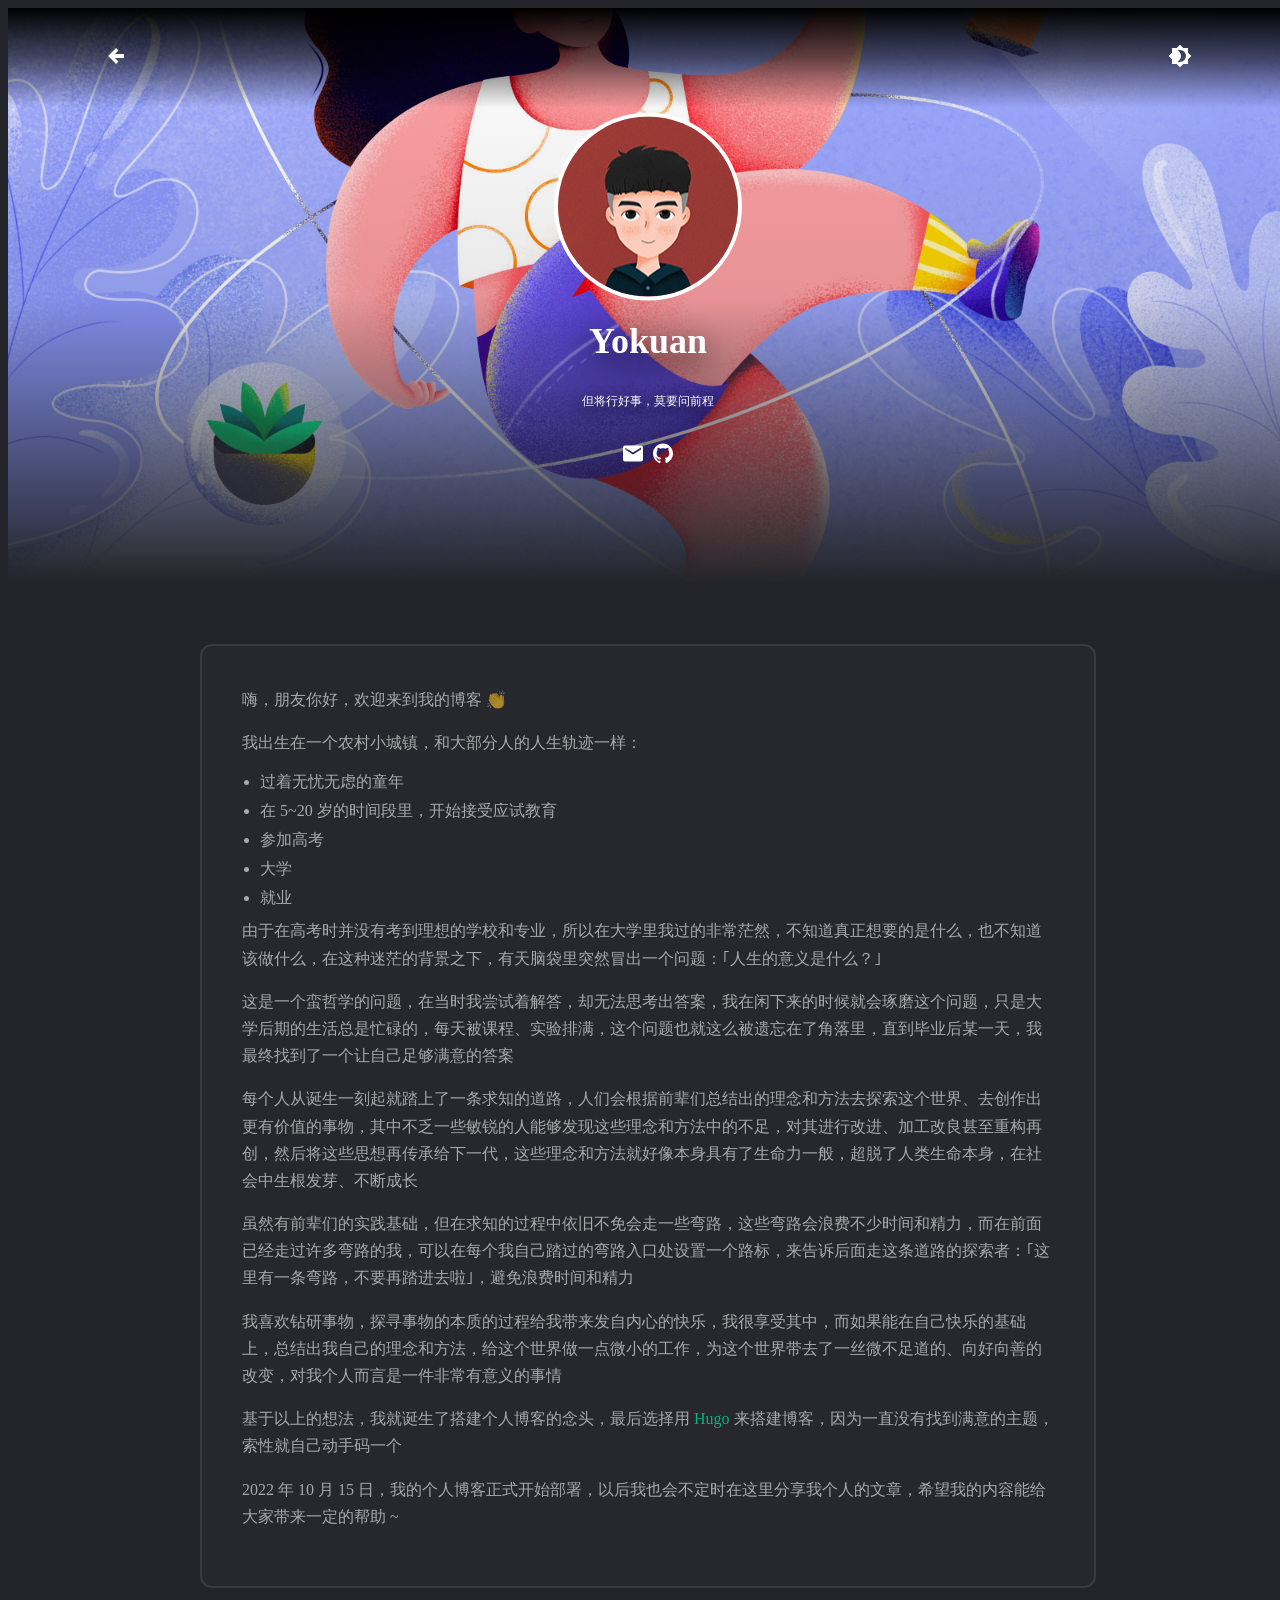
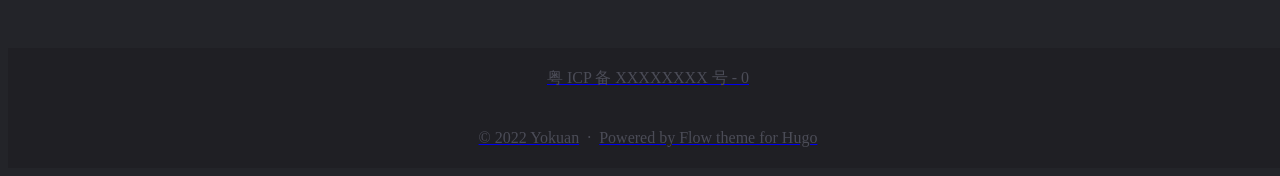
==== about/index.html @ baf0888f "部署博客" ====
<!DOCTYPE html>
<html lang="zh">
<head>
    <meta charset="UTF-8">
    <meta http-equiv="X-UA-Compatible" content="IE=edge">
    <meta name="viewport" content="width=device-width, initial-scale=1.0">
    
    <link rel="stylesheet" type="text/css" href="../css/Dark/general/scrollbar.css">
    <link rel="stylesheet" type="text/css" href="../css/Dark/general/navbar.css">
    <link rel="stylesheet" type="text/css" href="../css/Dark/general/footer.css">
    <link rel="stylesheet" type="text/css" href="../css/Dark/general/markdown.css">
    <link rel="stylesheet" type="text/css" href="../css/Dark/about/about.css">
    
    <title>关于本人</title>
</head>
<body>
    
    
<section class="navbar">
    <div class="container">
        <div class="wrap">
            
            <div class="left">
                
                <a class="return" href="/">
                    <svg style="width:24px;height:24px" viewBox="0 0 24 24">
                        <path fill="#ffffff" d="M20,10V14H11L14.5,17.5L12.08,19.92L4.16,12L12.08,4.08L14.5,6.5L11,10H20Z" />
                    </svg>
                </a>
            </div>
            
            <div class="right">
                
                <a class="theme" href="">
                    <svg style="width:24px;height:24px" viewBox="0 0 24 24">
                        <path fill="#ffffff" d="M12,18C11.11,18 10.26,17.8 9.5,17.45C11.56,16.5 13,14.42 13,12C13,9.58 11.56,7.5 9.5,6.55C10.26,6.2 11.11,6 12,6A6,6 0 0,1 18,12A6,6 0 0,1 12,18M20,8.69V4H15.31L12,0.69L8.69,4H4V8.69L0.69,12L4,15.31V20H8.69L12,23.31L15.31,20H20V15.31L23.31,12L20,8.69Z" />
                    </svg>
                </a>
            </div>
        </div>
    </div>
</section>
    
    <section class="banner">
        <div class="container">
            <div class="wrap">
                <div class="header">
                    
                    <div class="imgBox" style="background-image:url(../img/about/banner.jpeg)">
                        <div class="mask"></div>
                    </div>
                    
                    <div class="msgBox">
                        
                        <div class="author">
                            <img src="../img/about/author/headshot.jpg" alt="...">
                            <h3>Yokuan</h3>
                            <p>但将行好事，莫要问前程</p>
                        </div>
                        
                        <div class="social">
                            
                            <a class="email" href="mailto:Yokuan@email.cn" target="_blank">
                                <img style="width:24px;height:24px" src="../img/about/social/white/email.svg" alt="">
                            </a>
                            
                            <a class="github" href="https://github.com/yokuan" target="_blank">
                                <img style="width:24px;height:24px" src="../img/about/social/white/github.svg" alt="">
                            </a>
                            
                            
                            
                        </div>
                    </div>
                </div>
            </div>
        </div>
    </section>
    
    <section class="content">
        <div class="container">
            <div class="wrap">
                <div class="articleCard">
                    <article class="article">
                        <p>嗨，朋友你好，欢迎来到我的博客 👏</p>
<p>我出生在一个农村小城镇，和大部分人的人生轨迹一样：</p>
<ul>
<li>过着无忧无虑的童年</li>
<li>在 5~20 岁的时间段里，开始接受应试教育</li>
<li>参加高考</li>
<li>大学</li>
<li>就业</li>
</ul>
<p>由于在高考时并没有考到理想的学校和专业，所以在大学里我过的非常茫然，不知道真正想要的是什么，也不知道该做什么，在这种迷茫的背景之下，有天脑袋里突然冒出一个问题：｢人生的意义是什么？｣</p>
<p>这是一个蛮哲学的问题，在当时我尝试着解答，却无法思考出答案，我在闲下来的时候就会琢磨这个问题，只是大学后期的生活总是忙碌的，每天被课程、实验排满，这个问题也就这么被遗忘在了角落里，直到毕业后某一天，我最终找到了一个让自己足够满意的答案</p>
<p>每个人从诞生一刻起就踏上了一条求知的道路，人们会根据前辈们总结出的理念和方法去探索这个世界、去创作出更有价值的事物，其中不乏一些敏锐的人能够发现这些理念和方法中的不足，对其进行改进、加工改良甚至重构再创，然后将这些思想再传承给下一代，这些理念和方法就好像本身具有了生命力一般，超脱了人类生命本身，在社会中生根发芽、不断成长</p>
<p>虽然有前辈们的实践基础，但在求知的过程中依旧不免会走一些弯路，这些弯路会浪费不少时间和精力，而在前面已经走过许多弯路的我，可以在每个我自己踏过的弯路入口处设置一个路标，来告诉后面走这条道路的探索者：｢这里有一条弯路，不要再踏进去啦｣，避免浪费时间和精力</p>
<p>我喜欢钻研事物，探寻事物的本质的过程给我带来发自内心的快乐，我很享受其中，而如果能在自己快乐的基础上，总结出我自己的理念和方法，给这个世界做一点微小的工作，为这个世界带去了一丝微不足道的、向好向善的改变，对我个人而言是一件非常有意义的事情</p>
<p>基于以上的想法，我就诞生了搭建个人博客的念头，最后选择用 <a href="https://gohugo.io/">Hugo</a> 来搭建博客，因为一直没有找到满意的主题，索性就自己动手码一个</p>
<p>2022 年 10 月 15 日，我的个人博客正式开始部署，以后我也会不定时在这里分享我个人的文章，希望我的内容能给大家带来一定的帮助 ~</p>

                    </article>
                </div>
            </div>
        </div>
    </section>
    
    <section class="footer">
    <div class="container">
        <div class="wrap">
            
            <div class="icp">
                <a href="https://beian.miit.gov.cn/#/Integrated/index">
                    <p>粤 ICP 备 XXXXXXXX 号 - 0</p>
                </a>
            </div>
            
            <div class="copyright">
                <a href="/about">
                    <p>© 2022 Yokuan</p>
                </a>
                <p>&ensp;·&ensp;</p>
                <a href="https://github.com/Yokuan/hugo-theme-flow">
                    <p>Powered by Flow theme for Hugo</p>
                </a>
            </div>
        </div>
    </div>
</section>

    <script type="text/javascript" src="/js/general/jquery-3.6.1.min.js"></script>
    <script type="text/javascript" src="/js/general/markdown.js"></script>
</body>
</html>
---- css/Dark/general/scrollbar.css ----
html {
  overflow-y: overlay;
}
html body {
  width: 100%;
  background-color: rgb(35, 36, 41);
}

::-webkit-scrollbar {
  width: 20px;
  height: 20px;
  background: rgba(255, 255, 255, 0);
}

::-webkit-scrollbar-thumb {
  border-radius: 12px;
  border: 6px solid rgba(0, 0, 0, 0);
  -webkit-box-shadow: 10px 10px 0 rgba(0, 0, 0, 0.3) inset;
          box-shadow: 10px 10px 0 rgba(0, 0, 0, 0.3) inset;
}

::-webkit-scrollbar-thumb:hover {
  -webkit-box-shadow: 10px 10px 0 rgba(0, 0, 0, 0.6) inset;
          box-shadow: 10px 10px 0 rgba(0, 0, 0, 0.6) inset;
}
---- css/Dark/general/navbar.css ----
@charset "UTF-8";
/* -------------------- 导航栏 -------------------- */
.navbar {
  height: 0px;
  position: sticky; /* 定位 */
  /* top: 0px; */
  z-index: 999;
}
.navbar .container {
  height: 100px;
  background-image: -webkit-gradient(linear, left top, left bottom, from(rgb(0, 0, 0)), color-stop(rgba(0, 0, 0, 0.6)), to(transparent));
  background-image: linear-gradient(to bottom, rgb(0, 0, 0), rgba(0, 0, 0, 0.6), transparent);
  width: 100%;
  -webkit-box-shadow: 5px 5px 10px rgba(163, 163, 163, 0);
          box-shadow: 5px 5px 10px rgba(163, 163, 163, 0);
  display: -webkit-box;
  display: -ms-flexbox;
  display: flex; /* flex 布局 */
  -webkit-box-pack: center;
      -ms-flex-pack: center;
          justify-content: center; /* 内容水平居中 */
  -webkit-box-align: center;
      -ms-flex-align: center;
          align-items: center; /* 内容垂直居中 */
}
.navbar .container .wrap {
  width: 85%;
  display: -webkit-box;
  display: -ms-flexbox;
  display: flex; /* flex 布局 */
  -webkit-box-pack: justify;
      -ms-flex-pack: justify;
          justify-content: space-between; /* 两端对齐 */
}
.navbar .container .left {
  display: -webkit-box;
  display: -ms-flexbox;
  display: flex; /* flex 布局 */
  -webkit-box-align: center;
      -ms-flex-align: center;
          align-items: center; /* 内容垂直居中 */
}
.navbar .container .right {
  display: -webkit-box;
  display: -ms-flexbox;
  display: flex; /* flex 布局 */
  -webkit-box-align: center;
      -ms-flex-align: center;
          align-items: center; /* 内容垂直居中 */
  -webkit-column-gap: 20px;
     -moz-column-gap: 20px;
          column-gap: 20px;
}
---- css/Dark/general/footer.css ----
@charset "UTF-8";
@media screen and (min-width: 1024px) {
  .footer .container {
    width: 100%;
    height: 120px;
    background: rgb(31, 31, 36);
    /* 布局 */
    display: -webkit-box;
    display: -ms-flexbox;
    display: flex; /* flex 布局 */
    -webkit-box-pack: center;
        -ms-flex-pack: center;
            justify-content: center; /* 内容水平居中 */
    -webkit-box-align: center;
        -ms-flex-align: center;
            align-items: center; /* 内容垂直居中 */
  }
  .footer .container .wrap {
    width: 80%;
    display: -webkit-box;
    display: -ms-flexbox;
    display: flex; /* flex 布局 */
    -webkit-box-orient: vertical;
    -webkit-box-direction: normal;
        -ms-flex-direction: column;
            flex-direction: column; /* 主轴方向：垂直 */
  }
  .footer .container .wrap .icp {
    display: -webkit-box;
    display: -ms-flexbox;
    display: flex;
    -webkit-box-pack: center;
        -ms-flex-pack: center;
            justify-content: center; /* 内容水平居中 */
    white-space: nowrap; /* 强制不换行 */
  }
  .footer .container .wrap .icp a p {
    padding: 4px 0px;
    text-align: center;
    color: rgb(75, 76, 87);
    -webkit-transition: all 0.25s linear;
    transition: all 0.25s linear;
    font-size: 1em;
  }
  .footer .container .wrap .icp a p:hover {
    color: rgb(117, 119, 134);
  }
  .footer .container .wrap .copyright {
    display: -webkit-box;
    display: -ms-flexbox;
    display: flex;
    -webkit-box-pack: center;
        -ms-flex-pack: center;
            justify-content: center; /* 内容水平居中 */
    -webkit-box-align: center;
        -ms-flex-align: center;
            align-items: center; /* 内容垂直居中 */
    white-space: nowrap; /* 强制不换行 */
  }
  .footer .container .wrap .copyright a p {
    padding: 4px 0px;
    text-align: center;
    color: rgb(75, 76, 87);
    -webkit-transition: all 0.25s linear;
    transition: all 0.25s linear;
    font-size: 1em;
  }
  .footer .container .wrap .copyright a p:hover {
    color: rgb(117, 119, 134);
  }
  .footer .container .wrap .copyright p {
    color: rgb(75, 76, 87);
  }
}
@media screen and (min-width: 767px) and (max-width: 1023px) {
  .footer .container {
    width: 100%;
    height: 120px;
    background: rgb(31, 31, 36);
    /* 布局 */
    display: -webkit-box;
    display: -ms-flexbox;
    display: flex; /* flex 布局 */
    -webkit-box-pack: center;
        -ms-flex-pack: center;
            justify-content: center; /* 内容水平居中 */
    -webkit-box-align: center;
        -ms-flex-align: center;
            align-items: center; /* 内容垂直居中 */
  }
  .footer .container .wrap {
    width: 80%;
    display: -webkit-box;
    display: -ms-flexbox;
    display: flex; /* flex 布局 */
    -webkit-box-orient: vertical;
    -webkit-box-direction: normal;
        -ms-flex-direction: column;
            flex-direction: column; /* 主轴方向：垂直 */
  }
  .footer .container .wrap .icp {
    display: -webkit-box;
    display: -ms-flexbox;
    display: flex;
    -webkit-box-pack: center;
        -ms-flex-pack: center;
            justify-content: center; /* 内容水平居中 */
    white-space: nowrap; /* 强制不换行 */
  }
  .footer .container .wrap .icp a p {
    padding: 4px 0px;
    text-align: center;
    color: rgb(75, 76, 87);
    -webkit-transition: all 0.25s linear;
    transition: all 0.25s linear;
    font-size: 0.8em;
  }
  .footer .container .wrap .icp a p:hover {
    color: rgb(117, 119, 134);
  }
  .footer .container .wrap .copyright {
    display: -webkit-box;
    display: -ms-flexbox;
    display: flex;
    -webkit-box-pack: center;
        -ms-flex-pack: center;
            justify-content: center; /* 内容水平居中 */
    white-space: nowrap; /* 强制不换行 */
  }
  .footer .container .wrap .copyright a p {
    padding: 4px 0px;
    text-align: center;
    color: rgb(75, 76, 87);
    -webkit-transition: all 0.25s linear;
    transition: all 0.25s linear;
    font-size: 0.8em;
  }
  .footer .container .wrap .copyright a p:hover {
    color: rgb(117, 119, 134);
  }
  .footer .container .wrap .copyright p {
    color: rgb(75, 76, 87);
  }
}
@media screen and (min-width: 0px) and (max-width: 768px) {
  .footer .container {
    width: 100%;
    height: 120px;
    background: rgb(31, 31, 36);
    /* 布局 */
    display: -webkit-box;
    display: -ms-flexbox;
    display: flex; /* flex 布局 */
    -webkit-box-pack: center;
        -ms-flex-pack: center;
            justify-content: center; /* 内容水平居中 */
    -webkit-box-align: center;
        -ms-flex-align: center;
            align-items: center; /* 内容垂直居中 */
  }
  .footer .container .wrap {
    width: 80%;
    display: -webkit-box;
    display: -ms-flexbox;
    display: flex; /* flex 布局 */
    -webkit-box-orient: vertical;
    -webkit-box-direction: normal;
        -ms-flex-direction: column;
            flex-direction: column; /* 主轴方向：垂直 */
  }
  .footer .container .wrap .icp {
    display: -webkit-box;
    display: -ms-flexbox;
    display: flex;
    -webkit-box-pack: center;
        -ms-flex-pack: center;
            justify-content: center; /* 内容水平居中 */
    white-space: nowrap; /* 强制不换行 */
  }
  .footer .container .wrap .icp a p {
    padding: 4px 0px;
    text-align: center;
    color: rgb(75, 76, 87);
    -webkit-transition: all 0.25s linear;
    transition: all 0.25s linear;
    font-size: 0.4em;
  }
  .footer .container .wrap .icp a p:hover {
    color: rgb(117, 119, 134);
  }
  .footer .container .wrap .copyright {
    display: -webkit-box;
    display: -ms-flexbox;
    display: flex;
    -webkit-box-pack: center;
        -ms-flex-pack: center;
            justify-content: center; /* 内容水平居中 */
    white-space: nowrap; /* 强制不换行 */
  }
  .footer .container .wrap .copyright a p {
    padding: 4px 0px;
    text-align: center;
    color: rgb(75, 76, 87);
    -webkit-transition: all 0.25s linear;
    transition: all 0.25s linear;
    font-size: 0.4em;
  }
  .footer .container .wrap .copyright a p:hover {
    color: rgb(117, 119, 134);
  }
  .footer .container .wrap .copyright p {
    color: rgb(75, 76, 87);
  }
}
---- css/Dark/general/markdown.css ----
@charset "UTF-8";
.article {
  /* 有序列表 */
  /* 引用 */
  /* 分隔符 */
  /* 表格 */
  /*图片*/
  /*代码块*/
  /* 代码复制按钮，搭配 copy-code.js 使用 */
}
.article h1 {
  font-size: 2.2em;
  color: rgba(255, 255, 255, 0.9);
  font-weight: 700;
  line-height: 1.5;
  margin: 20px 0 15px;
}
.article h2 {
  font-size: 2em;
  color: rgba(255, 255, 255, 0.9);
  font-weight: 700;
  line-height: 1.5;
  margin: 20px 0 15px;
}
.article h3 {
  font-size: 1.8em;
  color: rgba(255, 255, 255, 0.9);
  font-weight: 700;
  line-height: 1.5;
  margin: 20px 0 15px;
}
.article h4 {
  font-size: 1.6em;
  color: rgba(255, 255, 255, 0.9);
  font-weight: 700;
  line-height: 1.5;
  margin: 20px 0 15px;
}
.article h5 {
  font-size: 1.4em;
  color: rgba(255, 255, 255, 0.9);
  font-weight: 700;
  line-height: 1.5;
  margin: 20px 0 15px;
}
.article h6 {
  font-size: 1.2em;
  color: rgba(255, 255, 255, 0.9);
  font-weight: 700;
  line-height: 1.5;
  margin: 20px 0 15px;
}
.article p {
  color: rgba(255, 255, 255, 0.6);
  line-height: 1.7rem;
  margin: 0 0 16px;
  font-family: "Hiragino Sans GB";
  /* 行代码 */
}
.article p a {
  color: #09b27d;
  text-decoration: none;
  -webkit-transition-duration: 0.25s;
          transition-duration: 0.25s;
}
.article p a:hover {
  color: #09b27d;
  border-bottom: 1.75px solid #09b27d;
}
.article p code {
  font-weight: 550;
  font-size: 1em;
  padding: 2px 4px;
  color: #09b27d;
  background: rgba(255, 255, 255, 0.2);
  border-radius: 4px;
}
.article ul {
  display: -webkit-box;
  display: -ms-flexbox;
  display: flex;
  row-gap: 8px;
  -webkit-box-orient: vertical;
  -webkit-box-direction: normal;
      -ms-flex-direction: column;
          flex-direction: column; /* 主轴方向：垂直 */
  margin: 8px 0px;
  padding: 0px 0px 0px 18px;
  /* 无序列表 */
}
.article ul li {
  list-style-type: disc;
  color: rgba(255, 255, 255, 0.6);
  /* 复选框 */
}
.article ul li p {
  margin: 0;
  color: rgba(255, 255, 255, 0.6);
}
.article ul li input {
  -webkit-appearance: none; /*去除复选框的默认样式*/
  -moz-appearance: none;
  outline: none; /*去除默认外边框*/
  width: 1.5em;
  height: 1.5em;
  border: solid 2px #cdcdcd;
  background-color: rgba(9, 178, 125, 0);
  border-radius: 50%;
  position: relative;
  /*文字对齐方式，垂直居中*/
  display: inline-block;
  text-align: center; /*水平居中*/
  -webkit-transition: background-color ease 0.1s;
  transition: background-color ease 0.1s;
}
.article ul li input:checked {
  -webkit-appearance: none;
  -moz-appearance: none;
  outline: none;
  width: 1.5em;
  height: 1.5em;
  border: solid 2px #09b27d;
  background-color: #09b27d;
  border-radius: 50%;
  position: relative;
  /*文字对齐方式，垂直居中*/
  display: inline-block;
  text-align: center; /*水平居中*/
  -webkit-transition: background-color ease 0.1s;
  transition: background-color ease 0.1s;
}
.article ul li input:checked::before {
  content: "✓";
  color: rgb(255, 255, 255);
  font-size: 0.6rem;
  line-height: 0.2rem;
}
.article ul li::marker {
  padding-left: 15px;
}
.article ul li[style="list-style-type: none;"] {
  display: -webkit-box;
  display: -ms-flexbox;
  display: flex;
  -webkit-box-align: center;
      -ms-flex-align: center;
          align-items: center;
  -webkit-column-gap: 6px;
     -moz-column-gap: 6px;
          column-gap: 6px;
}
.article ol {
  margin: 8px 0px;
  padding: 0px 0px 0px 18px;
  display: -webkit-box;
  display: -ms-flexbox;
  display: flex;
  row-gap: 8px;
  -webkit-box-orient: vertical;
  -webkit-box-direction: normal;
      -ms-flex-direction: column;
          flex-direction: column; /* 主轴方向：垂直 */
}
.article ol li {
  color: rgba(255, 255, 255, 0.6);
}
.article blockquote {
  display: block;
  padding: 0px 0px 0px 18px;
  margin: 8px 0px;
  position: relative;
  color: rgba(255, 255, 255, 0.6);
  border-left: 4px solid rgba(255, 255, 255, 0.7);
}
.article blockquote p {
  margin: 0px 0px;
  padding: 3px 0px;
}
.article hr {
  border: 0;
  margin: 18px 0px;
  background: rgba(255, 255, 255, 0.6);
  border: 0;
  /* 兼容 Firefox */
  height: 1px;
}
.article table {
  width: 100%;
  border-top: 1.8px solid rgba(255, 255, 255, 0.2);
  border-left: 1.8px solid rgba(255, 255, 255, 0.2);
  border-spacing: 0px; /* 去掉单元格之间的间隙 */
  white-space: nowrap; /*强制不换行*/
  text-align: left;
}
.article table thead > tr > th {
  color: rgba(255, 255, 255, 0.8);
  padding: 10px;
  border-bottom: 2px solid rgba(255, 255, 255, 0.2);
  border-right: 1.8px solid rgba(255, 255, 255, 0.2);
  background: rgba(255, 255, 255, 0.1);
}
.article table tbody > tr > td {
  color: rgba(255, 255, 255, 0.6);
  padding: 10px;
  border-bottom: 1.8px solid rgba(255, 255, 255, 0.2);
  border-right: 1.8px solid rgba(255, 255, 255, 0.2);
}
.article img {
  width: 100%;
  border-radius: 8px;
}
.article .highlight {
  position: relative;
  border-style: solid;
  /* 边框宽度、圆角、颜色 */
  border-width: 1px;
  border-radius: 6px;
  border-color: rgba(255, 255, 255, 0.3);
}
.article .highlight div {
  border-radius: 6px;
  overflow-x: auto; /* 代码框横向超出截断，并显示滚动条 */
  padding: 16px;
  /* 解决 span 过长导致代码块溢出问题 */
}
.article .highlight div table tbody tr td:nth-child(1) pre code > span {
  margin: 0px;
}
.article .highlight div table tbody tr td:nth-child(2) pre {
  padding-left: 8px;
}
.article .highlight div table tbody tr td:nth-child(2) pre code > span {
  margin: 0px;
  width: 0px;
  /* background-color:#f8f8f8 !important; */
}
.article .highlight-copy-btn {
  position: absolute;
  top: 7px;
  right: 7px;
  border: 0;
  border-radius: 4px;
  padding: 1px;
  font-size: 0.8em;
  line-height: 1.8;
  color: #fff;
  background-color: rgba(255, 255, 255, 0.2);
  min-width: 55px;
  text-align: center;
}
.article .highlight-copy-btn:hover {
  background-color: rgba(255, 255, 255, 0.3);
}
---- css/Dark/about/about.css ----
@charset "UTF-8";
@media screen and (min-width: 1024px) {
  /* -------------------- Banner -------------------- */
  .banner .container {
    width: 100%;
    /* 布局 */
    display: -webkit-box;
    display: -ms-flexbox;
    display: flex; /* flex 布局 */
    -webkit-box-pack: center;
        -ms-flex-pack: center;
            justify-content: center; /* 内容水平居中 */
    -webkit-box-align: center;
        -ms-flex-align: center;
            align-items: center; /* 内容垂直居中 */
    -webkit-box-orient: vertical;
    -webkit-box-direction: normal;
        -ms-flex-direction: column;
            flex-direction: column; /* 主轴方向：垂直 */
  }
  .banner .container .wrap {
    width: 100%;
    background: rgb(35, 36, 41);
  }
  .banner .container .wrap .header {
    position: relative;
  }
  .banner .container .wrap .header .imgBox {
    width: 100%;
    height: 0px;
    padding-bottom: 45%; /* 控制比例 16:9 -> 56.25%, 4:3 -> 75%  */
    position: relative;
    overflow: hidden;
    /* 后面 5 句就是利用了 css3 中的 background-size:cover 的特性，把背景图像扩展至足够大，以使背景图像完全覆盖背景区域 */
    background-position: center center;
    background-repeat: no-repeat;
    background-size: cover;
  }
  .banner .container .wrap .header .imgBox .mask {
    background-image: -webkit-gradient(linear, left bottom, left top, from(rgb(35, 36, 41)), color-stop(rgba(35, 36, 41, 0.1)), to(transparent));
    background-image: linear-gradient(to top, rgb(35, 36, 41), rgba(35, 36, 41, 0.1), transparent);
    height: 100%;
    width: 100%;
    position: absolute;
    z-index: 1;
  }
  .banner .container .wrap .header .msgBox {
    position: absolute;
    left: 50%;
    top: 50%;
    -webkit-transform: translate(-50%, -50%);
            transform: translate(-50%, -50%); /* 50%为自身尺寸的一半 */
    z-index: 2;
  }
  .banner .container .wrap .header .msgBox .author {
    margin: 10px 0px;
    display: -webkit-box;
    display: -ms-flexbox;
    display: flex;
    -webkit-box-pack: center;
        -ms-flex-pack: center;
            justify-content: center; /* 内容水平居中 */
    -webkit-box-align: center;
        -ms-flex-align: center;
            align-items: center; /* 内容垂直居中 */
    -webkit-box-orient: vertical;
    -webkit-box-direction: normal;
        -ms-flex-direction: column;
            flex-direction: column; /* 主轴方向：垂直 */
  }
  .banner .container .wrap .header .msgBox .author img {
    width: 180px;
    height: 180px;
    border: 4px solid rgb(255, 255, 255);
    border-radius: 50%;
  }
  .banner .container .wrap .header .msgBox .author h3 {
    font-size: 36px;
    text-shadow: 0px 8px 32px rgb(0, 0, 0);
    color: rgb(255, 255, 255);
    margin: 20px 0px;
    line-height: 40px;
  }
  .banner .container .wrap .header .msgBox .author p {
    font-size: 12px;
    text-shadow: 0px 4px 16px rgb(0, 0, 0);
    color: rgb(255, 255, 255);
  }
  .banner .container .wrap .header .msgBox .social {
    margin: 20px 0px;
    display: -webkit-box;
    display: -ms-flexbox;
    display: flex;
    -webkit-box-pack: center;
        -ms-flex-pack: center;
            justify-content: center; /* 内容水平居中 */
    -webkit-box-align: center;
        -ms-flex-align: center;
            align-items: center; /* 内容垂直居中 */
    -webkit-column-gap: 6px;
       -moz-column-gap: 6px;
            column-gap: 6px;
  }
  /* --------------------内容-------------------- */
  .content {
    padding: 0px 0px;
  }
  .content .container {
    width: 100%;
    /* 布局 */
    display: -webkit-box;
    display: -ms-flexbox;
    display: flex; /* flex 布局 */
    -webkit-box-pack: center;
        -ms-flex-pack: center;
            justify-content: center; /* 内容水平居中 */
    -webkit-box-align: center;
        -ms-flex-align: center;
            align-items: center; /* 内容垂直居中 */
    -webkit-box-orient: vertical;
    -webkit-box-direction: normal;
        -ms-flex-direction: column;
            flex-direction: column; /* 主轴方向：垂直 */
  }
  .content .container .wrap {
    width: 70%;
    max-width: 2048px;
    display: -webkit-box;
    display: -ms-flexbox;
    display: flex;
    -webkit-box-pack: center;
        -ms-flex-pack: center;
            justify-content: center; /* 内容水平居中 */
    gap: 20px 20px;
    margin: 60px auto 60px auto;
  }
  .content .container .wrap .articleCard {
    width: 100%;
    height: auto;
    display: grid;
    background: rgb(39, 40, 46); /* 背景 */
    border-width: 2px;
    border-style: solid;
    border-radius: 12px; /* 圆角 */
    border-color: rgb(58, 59, 68);
    padding: 40px;
    -webkit-box-sizing: border-box;
            box-sizing: border-box;
  }
}
@media screen and (min-width: 767px) and (max-width: 1023px) {
  /* -------------------- Banner -------------------- */
  .banner .container {
    width: 100%;
    /* 布局 */
    display: -webkit-box;
    display: -ms-flexbox;
    display: flex; /* flex 布局 */
    -webkit-box-pack: center;
        -ms-flex-pack: center;
            justify-content: center; /* 内容水平居中 */
    -webkit-box-align: center;
        -ms-flex-align: center;
            align-items: center; /* 内容垂直居中 */
    -webkit-box-orient: vertical;
    -webkit-box-direction: normal;
        -ms-flex-direction: column;
            flex-direction: column; /* 主轴方向：垂直 */
  }
  .banner .container .wrap {
    width: 100%;
    background: rgb(35, 36, 41);
  }
  .banner .container .wrap .header {
    position: relative;
  }
  .banner .container .wrap .header .imgBox {
    width: 100%;
    height: 0px;
    padding-bottom: 60%; /* 控制比例 16:9 -> 56.25%, 4:3 -> 75%  */
    position: relative;
    overflow: hidden;
    /* 后面 5 句就是利用了 css3 中的 background-size:cover 的特性，把背景图像扩展至足够大，以使背景图像完全覆盖背景区域 */
    background-position: center center;
    background-repeat: no-repeat;
    background-size: cover;
  }
  .banner .container .wrap .header .imgBox .mask {
    background-image: -webkit-gradient(linear, left bottom, left top, from(rgb(35, 36, 41)), color-stop(rgba(35, 36, 41, 0.1)), to(transparent));
    background-image: linear-gradient(to top, rgb(35, 36, 41), rgba(35, 36, 41, 0.1), transparent);
    height: 100%;
    width: 100%;
    position: absolute;
    z-index: 1;
  }
  .banner .container .wrap .header .msgBox {
    position: absolute;
    left: 50%;
    top: 50%;
    -webkit-transform: translate(-50%, -50%);
            transform: translate(-50%, -50%); /* 50%为自身尺寸的一半 */
    z-index: 2;
  }
  .banner .container .wrap .header .msgBox .author {
    margin: 10px 0px;
    display: -webkit-box;
    display: -ms-flexbox;
    display: flex;
    -webkit-box-pack: center;
        -ms-flex-pack: center;
            justify-content: center; /* 内容水平居中 */
    -webkit-box-align: center;
        -ms-flex-align: center;
            align-items: center; /* 内容垂直居中 */
    -webkit-box-orient: vertical;
    -webkit-box-direction: normal;
        -ms-flex-direction: column;
            flex-direction: column; /* 主轴方向：垂直 */
  }
  .banner .container .wrap .header .msgBox .author img {
    width: 100px;
    height: 100px;
    border: 4px solid rgb(255, 255, 255);
    border-radius: 50%;
  }
  .banner .container .wrap .header .msgBox .author h3 {
    font-size: 36px;
    text-shadow: 0px 8px 32px rgb(0, 0, 0);
    color: rgb(255, 255, 255);
    margin: 20px 0px;
    line-height: 40px;
  }
  .banner .container .wrap .header .msgBox .author p {
    font-size: 12px;
    text-shadow: 0px 4px 16px rgb(0, 0, 0);
    color: rgb(255, 255, 255);
  }
  .banner .container .wrap .header .msgBox .social {
    margin: 20px 0px;
    display: -webkit-box;
    display: -ms-flexbox;
    display: flex;
    -webkit-box-pack: center;
        -ms-flex-pack: center;
            justify-content: center; /* 内容水平居中 */
    -webkit-box-align: center;
        -ms-flex-align: center;
            align-items: center; /* 内容垂直居中 */
    -webkit-column-gap: 6px;
       -moz-column-gap: 6px;
            column-gap: 6px;
  }
  /* --------------------内容-------------------- */
  .content {
    padding: 0px 0px;
  }
  .content .container {
    width: 100%;
    /* 布局 */
    display: -webkit-box;
    display: -ms-flexbox;
    display: flex; /* flex 布局 */
    -webkit-box-pack: center;
        -ms-flex-pack: center;
            justify-content: center; /* 内容水平居中 */
    -webkit-box-align: center;
        -ms-flex-align: center;
            align-items: center; /* 内容垂直居中 */
    -webkit-box-orient: vertical;
    -webkit-box-direction: normal;
        -ms-flex-direction: column;
            flex-direction: column; /* 主轴方向：垂直 */
  }
  .content .container .wrap {
    width: 80%;
    max-width: 2048px;
    display: -webkit-box;
    display: -ms-flexbox;
    display: flex;
    -webkit-box-pack: center;
        -ms-flex-pack: center;
            justify-content: center; /* 内容水平居中 */
    gap: 20px 20px;
    margin: 40px auto 40px auto;
  }
  .content .container .wrap .articleCard {
    width: 100%;
    height: auto;
    display: grid;
    background: rgb(39, 40, 46); /* 背景 */
    border-width: 2px;
    border-style: solid;
    border-radius: 12px; /* 圆角 */
    border-color: rgb(58, 59, 68);
    padding: 35px;
    -webkit-box-sizing: border-box;
            box-sizing: border-box;
  }
}
@media screen and (min-width: 0px) and (max-width: 768px) {
  /* -------------------- Banner -------------------- */
  .banner .container {
    width: 100%;
    /* 布局 */
    display: -webkit-box;
    display: -ms-flexbox;
    display: flex; /* flex 布局 */
    -webkit-box-pack: center;
        -ms-flex-pack: center;
            justify-content: center; /* 内容水平居中 */
    -webkit-box-align: center;
        -ms-flex-align: center;
            align-items: center; /* 内容垂直居中 */
    -webkit-box-orient: vertical;
    -webkit-box-direction: normal;
        -ms-flex-direction: column;
            flex-direction: column; /* 主轴方向：垂直 */
  }
  .banner .container .wrap {
    width: 100%;
    background: rgb(35, 36, 41);
  }
  .banner .container .wrap .header {
    position: relative;
  }
  .banner .container .wrap .header .imgBox {
    width: 100%;
    height: 0px;
    padding-bottom: 80%; /* 控制比例 16:9 -> 56.25%, 4:3 -> 75%  */
    position: relative;
    overflow: hidden;
    /* 后面 5 句就是利用了 css3 中的 background-size:cover 的特性，把背景图像扩展至足够大，以使背景图像完全覆盖背景区域 */
    background-position: center center;
    background-repeat: no-repeat;
    background-size: cover;
  }
  .banner .container .wrap .header .imgBox .mask {
    background-image: -webkit-gradient(linear, left bottom, left top, from(rgb(35, 36, 41)), color-stop(rgba(35, 36, 41, 0.1)), to(transparent));
    background-image: linear-gradient(to top, rgb(35, 36, 41), rgba(35, 36, 41, 0.1), transparent);
    height: 100%;
    width: 100%;
    position: absolute;
    z-index: 1;
  }
  .banner .container .wrap .header .msgBox {
    position: absolute;
    left: 50%;
    top: 50%;
    -webkit-transform: translate(-50%, -50%);
            transform: translate(-50%, -50%); /* 50%为自身尺寸的一半 */
    z-index: 2;
  }
  .banner .container .wrap .header .msgBox .author {
    margin: 10px 0px;
    display: -webkit-box;
    display: -ms-flexbox;
    display: flex;
    -webkit-box-pack: center;
        -ms-flex-pack: center;
            justify-content: center; /* 内容水平居中 */
    -webkit-box-align: center;
        -ms-flex-align: center;
            align-items: center; /* 内容垂直居中 */
    -webkit-box-orient: vertical;
    -webkit-box-direction: normal;
        -ms-flex-direction: column;
            flex-direction: column; /* 主轴方向：垂直 */
    text-align: center; /* 文字水平居中 */
  }
  .banner .container .wrap .header .msgBox .author img {
    width: 60px;
    height: 60px;
    border: 4px solid rgb(255, 255, 255);
    border-radius: 50%;
  }
  .banner .container .wrap .header .msgBox .author h3 {
    font-size: 36px;
    text-shadow: 0px 8px 32px rgb(0, 0, 0);
    color: rgb(255, 255, 255);
    margin: 20px 0px;
    line-height: 40px;
  }
  .banner .container .wrap .header .msgBox .author p {
    font-size: 12px;
    text-shadow: 0px 4px 16px rgb(0, 0, 0);
    color: rgb(255, 255, 255);
  }
  .banner .container .wrap .header .msgBox .social {
    margin: 20px 0px;
    display: -webkit-box;
    display: -ms-flexbox;
    display: flex;
    -webkit-box-pack: center;
        -ms-flex-pack: center;
            justify-content: center; /* 内容水平居中 */
    -webkit-box-align: center;
        -ms-flex-align: center;
            align-items: center; /* 内容垂直居中 */
    -webkit-column-gap: 6px;
       -moz-column-gap: 6px;
            column-gap: 6px;
  }
  /* --------------------内容-------------------- */
  .content {
    padding: 0px 0px;
  }
  .content .container {
    width: 100%;
    /* 布局 */
    display: -webkit-box;
    display: -ms-flexbox;
    display: flex; /* flex 布局 */
    -webkit-box-pack: center;
        -ms-flex-pack: center;
            justify-content: center; /* 内容水平居中 */
    -webkit-box-align: center;
        -ms-flex-align: center;
            align-items: center; /* 内容垂直居中 */
    -webkit-box-orient: vertical;
    -webkit-box-direction: normal;
        -ms-flex-direction: column;
            flex-direction: column; /* 主轴方向：垂直 */
  }
  .content .container .wrap {
    width: 95%;
    max-width: 2048px;
    display: -webkit-box;
    display: -ms-flexbox;
    display: flex;
    -webkit-box-pack: center;
        -ms-flex-pack: center;
            justify-content: center; /* 内容水平居中 */
    margin: 20px auto 20px auto;
  }
  .content .container .wrap .articleCard {
    width: 100%;
    height: auto;
    display: grid;
    background: rgb(39, 40, 46); /* 背景 */
    border-width: 2px;
    border-style: solid;
    border-radius: 12px; /* 圆角 */
    border-color: rgb(58, 59, 68);
    padding: 30px;
    -webkit-box-sizing: border-box;
            box-sizing: border-box;
  }
}
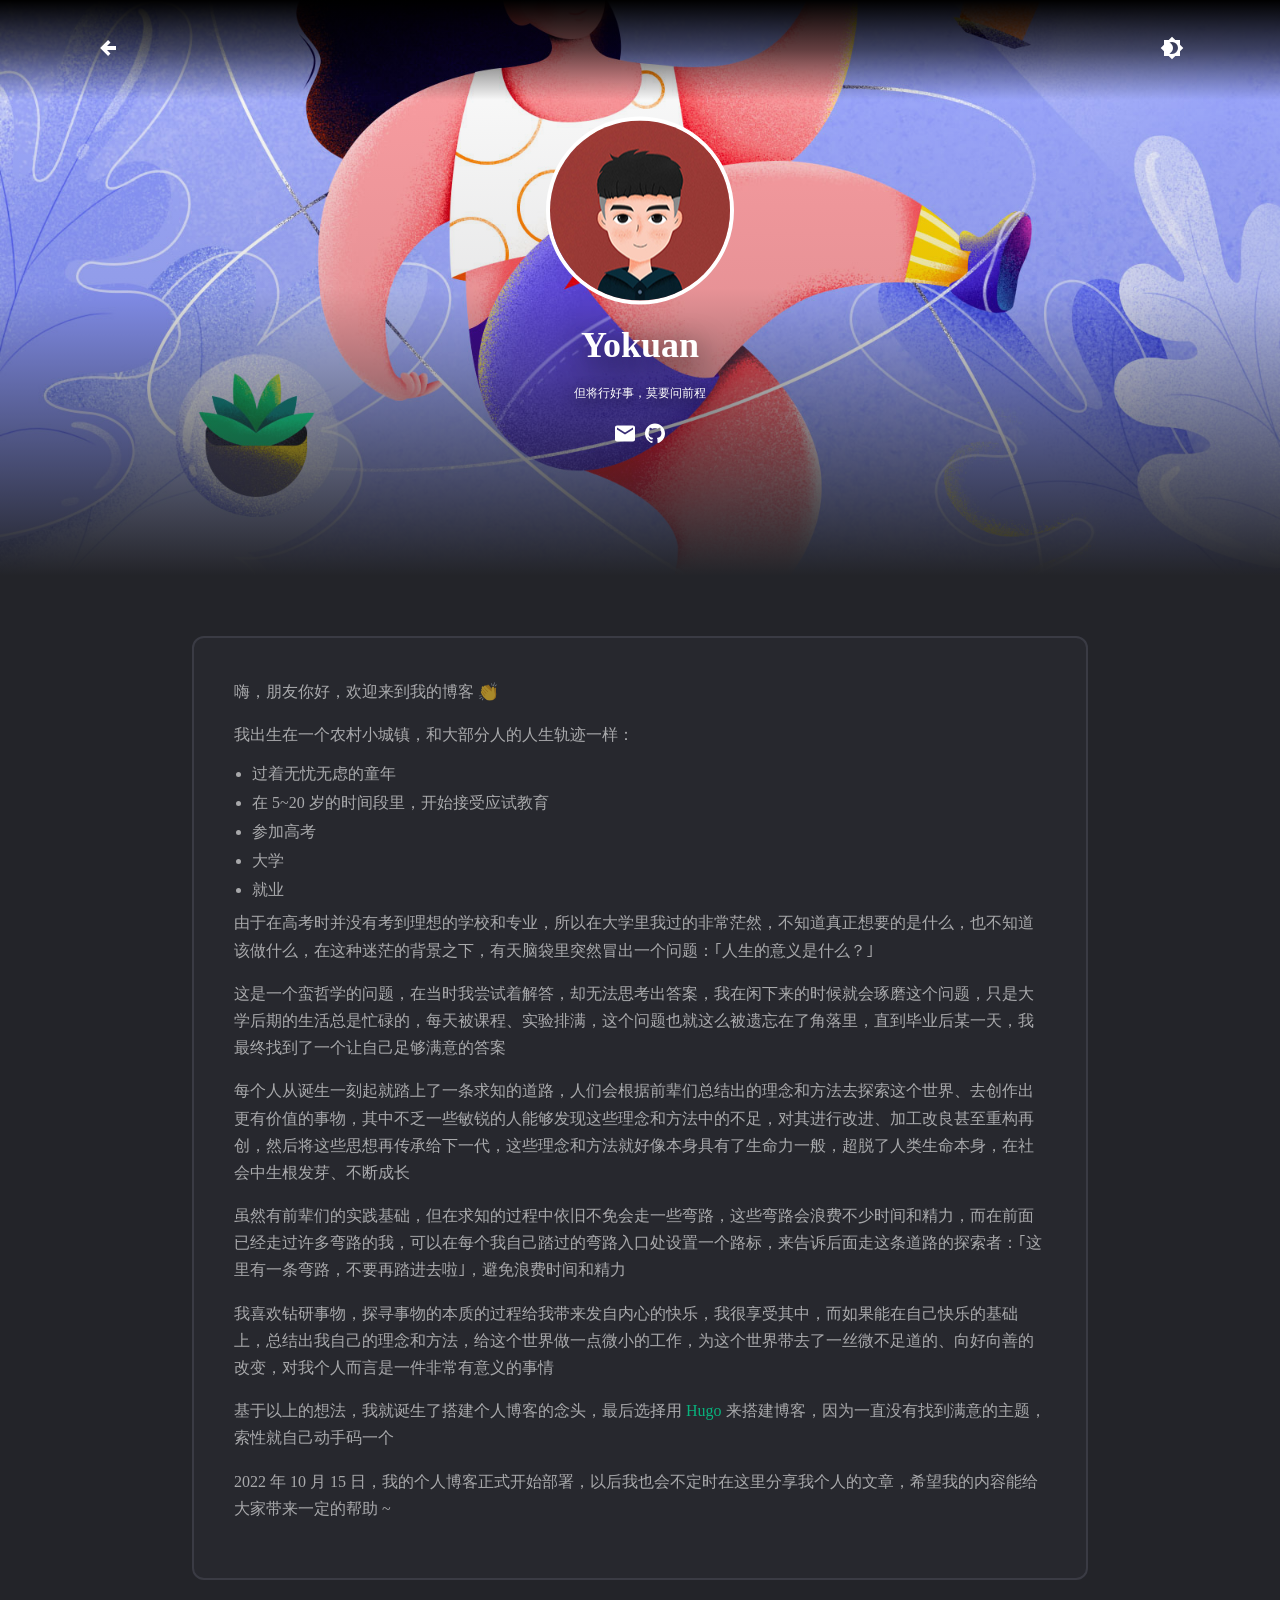
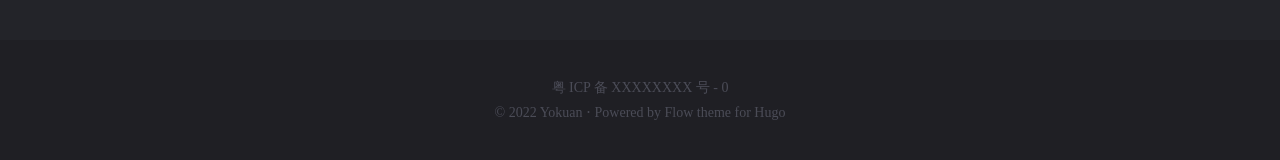
==== commit 1e60dab8: "细节调整" ====
--- a/about/index.html
+++ b/about/index.html
@@ -119,7 +119,7 @@
                 <a href="/about">
                     <p>© 2022 Yokuan</p>
                 </a>
-                <p>&ensp;·&ensp;</p>
+                <p>&nbsp;·&nbsp;</p>
                 <a href="https://github.com/Yokuan/hugo-theme-flow">
                     <p>Powered by Flow theme for Hugo</p>
                 </a>
--- a/css/Dark/general/scrollbar.css
+++ b/css/Dark/general/scrollbar.css
@@ -1,3 +1,8 @@
+* {
+  padding: 0;
+  margin: 0;
+}
+
 html {
   overflow-y: overlay;
 }
--- a/css/Dark/general/footer.css
+++ b/css/Dark/general/footer.css
@@ -32,7 +32,13 @@
     -webkit-box-pack: center;
         -ms-flex-pack: center;
             justify-content: center; /* 内容水平居中 */
-    white-space: nowrap; /* 强制不换行 */
+    -webkit-box-align: center;
+        -ms-flex-align: center;
+            align-items: center; /* 内容垂直居中 */
+    white-space: nowrap; /* 强制不换行 */
+  }
+  .footer .container .wrap .icp a {
+    text-decoration: none; /* 取消下划线 */
   }
   .footer .container .wrap .icp a p {
     padding: 4px 0px;
@@ -40,7 +46,7 @@
     color: rgb(75, 76, 87);
     -webkit-transition: all 0.25s linear;
     transition: all 0.25s linear;
-    font-size: 1em;
+    font-size: 14px;
   }
   .footer .container .wrap .icp a p:hover {
     color: rgb(117, 119, 134);
@@ -57,16 +63,20 @@
             align-items: center; /* 内容垂直居中 */
     white-space: nowrap; /* 强制不换行 */
   }
+  .footer .container .wrap .copyright a {
+    text-decoration: none; /* 取消下划线 */
+  }
   .footer .container .wrap .copyright a p {
     padding: 4px 0px;
     text-align: center;
     color: rgb(75, 76, 87);
     -webkit-transition: all 0.25s linear;
     transition: all 0.25s linear;
-    font-size: 1em;
+    font-size: 14px;
   }
   .footer .container .wrap .copyright a p:hover {
     color: rgb(117, 119, 134);
+    font-size: 14px;
   }
   .footer .container .wrap .copyright p {
     color: rgb(75, 76, 87);
@@ -105,7 +115,13 @@
     -webkit-box-pack: center;
         -ms-flex-pack: center;
             justify-content: center; /* 内容水平居中 */
-    white-space: nowrap; /* 强制不换行 */
+    -webkit-box-align: center;
+        -ms-flex-align: center;
+            align-items: center; /* 内容垂直居中 */
+    white-space: nowrap; /* 强制不换行 */
+  }
+  .footer .container .wrap .icp a {
+    text-decoration: none; /* 取消下划线 */
   }
   .footer .container .wrap .icp a p {
     padding: 4px 0px;
@@ -113,7 +129,7 @@
     color: rgb(75, 76, 87);
     -webkit-transition: all 0.25s linear;
     transition: all 0.25s linear;
-    font-size: 0.8em;
+    font-size: 12px;
   }
   .footer .container .wrap .icp a p:hover {
     color: rgb(117, 119, 134);
@@ -125,7 +141,13 @@
     -webkit-box-pack: center;
         -ms-flex-pack: center;
             justify-content: center; /* 内容水平居中 */
-    white-space: nowrap; /* 强制不换行 */
+    -webkit-box-align: center;
+        -ms-flex-align: center;
+            align-items: center; /* 内容垂直居中 */
+    white-space: nowrap; /* 强制不换行 */
+  }
+  .footer .container .wrap .copyright a {
+    text-decoration: none; /* 取消下划线 */
   }
   .footer .container .wrap .copyright a p {
     padding: 4px 0px;
@@ -133,13 +155,14 @@
     color: rgb(75, 76, 87);
     -webkit-transition: all 0.25s linear;
     transition: all 0.25s linear;
-    font-size: 0.8em;
+    font-size: 12px;
   }
   .footer .container .wrap .copyright a p:hover {
     color: rgb(117, 119, 134);
   }
   .footer .container .wrap .copyright p {
     color: rgb(75, 76, 87);
+    font-size: 12px;
   }
 }
 @media screen and (min-width: 0px) and (max-width: 768px) {
@@ -175,6 +198,9 @@
     -webkit-box-pack: center;
         -ms-flex-pack: center;
             justify-content: center; /* 内容水平居中 */
+    -webkit-box-align: center;
+        -ms-flex-align: center;
+            align-items: center; /* 内容垂直居中 */
     white-space: nowrap; /* 强制不换行 */
   }
   .footer .container .wrap .icp a p {
@@ -183,7 +209,7 @@
     color: rgb(75, 76, 87);
     -webkit-transition: all 0.25s linear;
     transition: all 0.25s linear;
-    font-size: 0.4em;
+    font-size: 10px;
   }
   .footer .container .wrap .icp a p:hover {
     color: rgb(117, 119, 134);
@@ -195,6 +221,9 @@
     -webkit-box-pack: center;
         -ms-flex-pack: center;
             justify-content: center; /* 内容水平居中 */
+    -webkit-box-align: center;
+        -ms-flex-align: center;
+            align-items: center; /* 内容垂直居中 */
     white-space: nowrap; /* 强制不换行 */
   }
   .footer .container .wrap .copyright a p {
@@ -203,12 +232,13 @@
     color: rgb(75, 76, 87);
     -webkit-transition: all 0.25s linear;
     transition: all 0.25s linear;
-    font-size: 0.4em;
+    font-size: 10px;
   }
   .footer .container .wrap .copyright a p:hover {
     color: rgb(117, 119, 134);
   }
   .footer .container .wrap .copyright p {
     color: rgb(75, 76, 87);
+    font-size: 10px;
   }
 }
--- a/css/Dark/about/about.css
+++ b/css/Dark/about/about.css
@@ -326,7 +326,7 @@
   .banner .container .wrap .header .imgBox {
     width: 100%;
     height: 0px;
-    padding-bottom: 80%; /* 控制比例 16:9 -> 56.25%, 4:3 -> 75%  */
+    padding-bottom: 120%; /* 控制比例 16:9 -> 56.25%, 4:3 -> 75%  */
     position: relative;
     overflow: hidden;
     /* 后面 5 句就是利用了 css3 中的 background-size:cover 的特性，把背景图像扩展至足够大，以使背景图像完全覆盖背景区域 */
@@ -346,8 +346,8 @@
     position: absolute;
     left: 50%;
     top: 50%;
-    -webkit-transform: translate(-50%, -50%);
-            transform: translate(-50%, -50%); /* 50%为自身尺寸的一半 */
+    -webkit-transform: translate(-50%, -40%);
+            transform: translate(-50%, -40%); /* 50%为自身尺寸的一半 */
     z-index: 2;
   }
   .banner .container .wrap .header .msgBox .author {
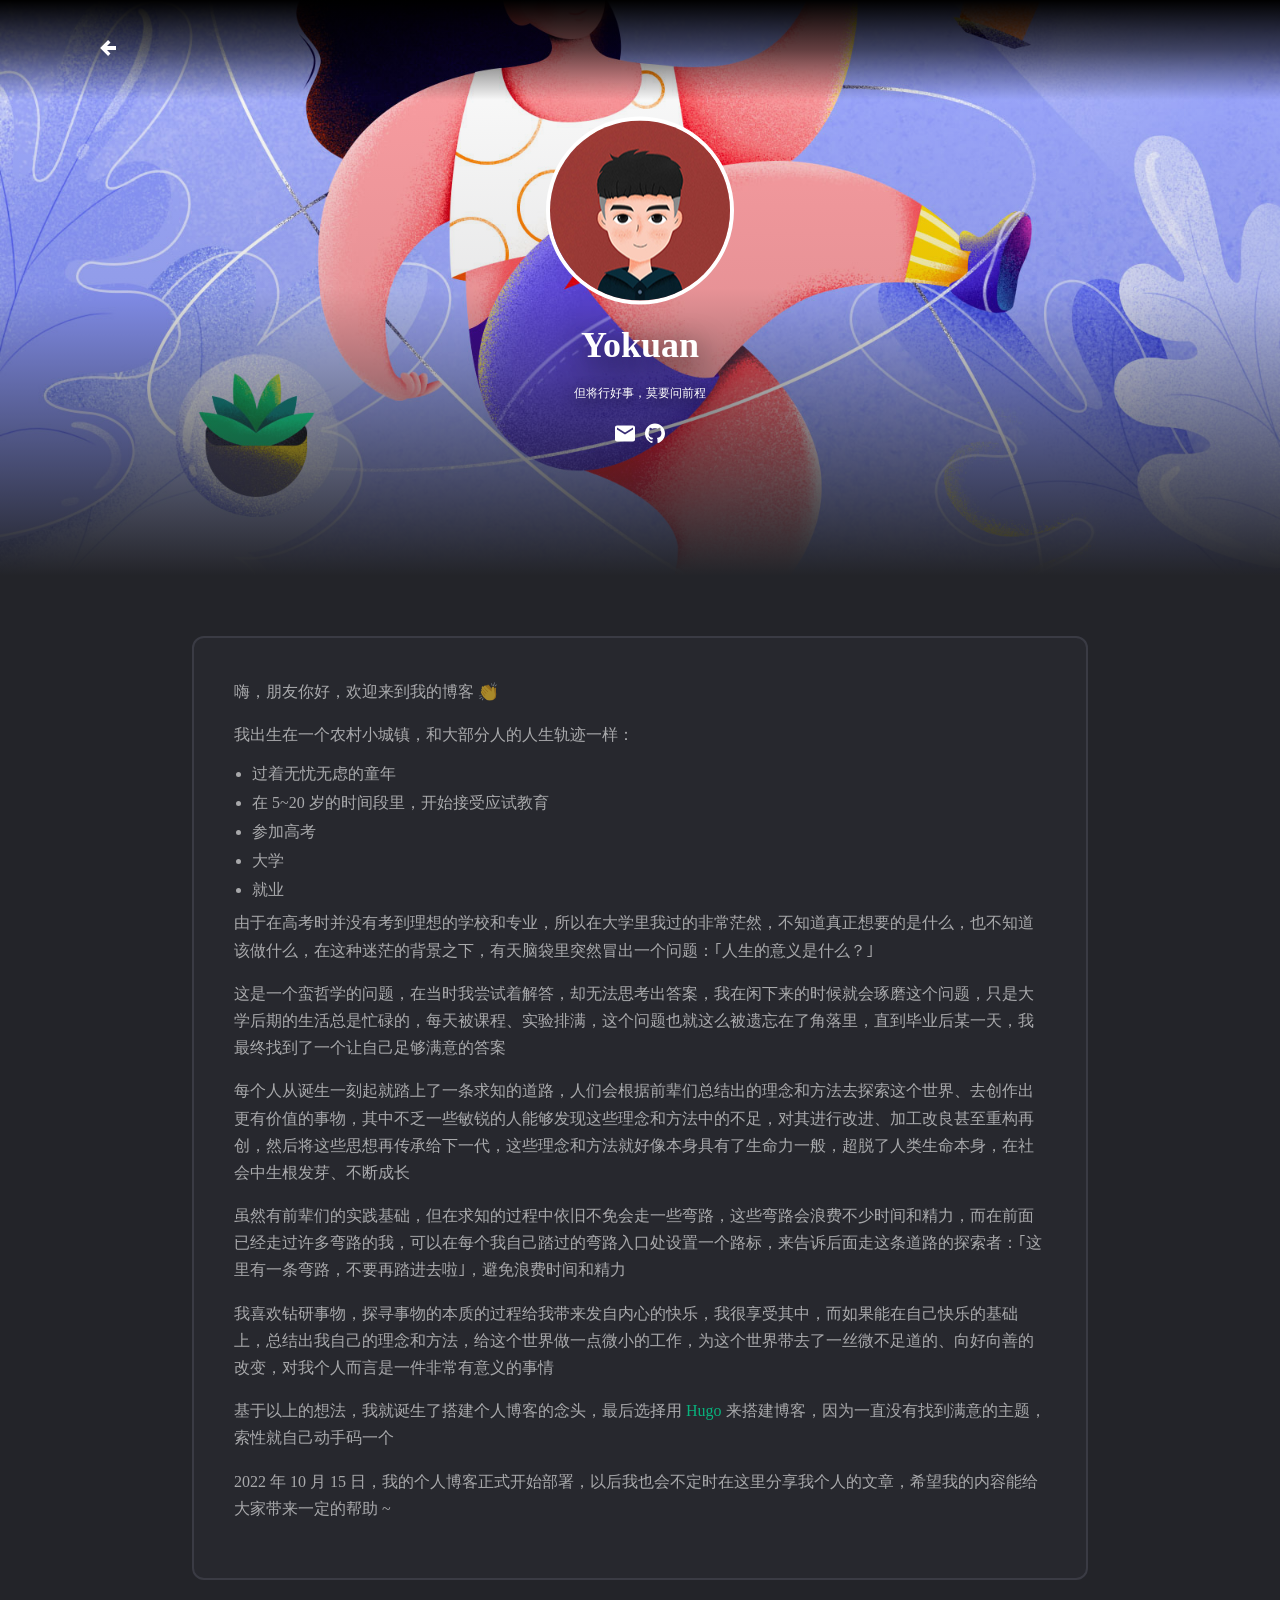
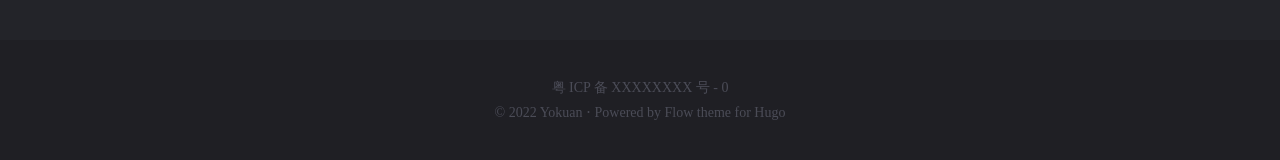
==== commit 85a98d48: "细节优化" ====
--- a/about/index.html
+++ b/about/index.html
@@ -31,11 +31,7 @@
             
             <div class="right">
                 
-                <a class="theme" href="">
-                    <svg style="width:24px;height:24px" viewBox="0 0 24 24">
-                        <path fill="#ffffff" d="M12,18C11.11,18 10.26,17.8 9.5,17.45C11.56,16.5 13,14.42 13,12C13,9.58 11.56,7.5 9.5,6.55C10.26,6.2 11.11,6 12,6A6,6 0 0,1 18,12A6,6 0 0,1 12,18M20,8.69V4H15.31L12,0.69L8.69,4H4V8.69L0.69,12L4,15.31V20H8.69L12,23.31L15.31,20H20V15.31L23.31,12L20,8.69Z" />
-                    </svg>
-                </a>
+                
             </div>
         </div>
     </div>
@@ -110,7 +106,7 @@
         <div class="wrap">
             
             <div class="icp">
-                <a href="https://beian.miit.gov.cn/#/Integrated/index">
+                <a href="https://beian.miit.gov.cn/#/Integrated/index" target="_blank">
                     <p>粤 ICP 备 XXXXXXXX 号 - 0</p>
                 </a>
             </div>
@@ -120,7 +116,7 @@
                     <p>© 2022 Yokuan</p>
                 </a>
                 <p>&nbsp;·&nbsp;</p>
-                <a href="https://github.com/Yokuan/hugo-theme-flow">
+                <a href="https://github.com/Yokuan/hugo-theme-flow" target="_blank">
                     <p>Powered by Flow theme for Hugo</p>
                 </a>
             </div>
--- a/css/Dark/general/navbar.css
+++ b/css/Dark/general/navbar.css
@@ -1,53 +1,161 @@
 @charset "UTF-8";
 /* -------------------- 导航栏 -------------------- */
-.navbar {
-  height: 0px;
-  position: sticky; /* 定位 */
-  /* top: 0px; */
-  z-index: 999;
+@media screen and (min-width: 1024px) {
+  .navbar {
+    height: 0px;
+    position: sticky; /* 定位 */
+    /* top: 0px; */
+    z-index: 999;
+  }
+  .navbar .container {
+    height: 100px;
+    background-image: -webkit-gradient(linear, left top, left bottom, from(rgb(0, 0, 0)), color-stop(rgba(0, 0, 0, 0.6)), to(transparent));
+    background-image: linear-gradient(to bottom, rgb(0, 0, 0), rgba(0, 0, 0, 0.6), transparent);
+    width: 100%;
+    -webkit-box-shadow: 5px 5px 10px rgba(163, 163, 163, 0);
+            box-shadow: 5px 5px 10px rgba(163, 163, 163, 0);
+    display: -webkit-box;
+    display: -ms-flexbox;
+    display: flex; /* flex 布局 */
+    -webkit-box-pack: center;
+        -ms-flex-pack: center;
+            justify-content: center; /* 内容水平居中 */
+    -webkit-box-align: center;
+        -ms-flex-align: center;
+            align-items: center; /* 内容垂直居中 */
+  }
+  .navbar .container .wrap {
+    width: 85%;
+    display: -webkit-box;
+    display: -ms-flexbox;
+    display: flex; /* flex 布局 */
+    -webkit-box-pack: justify;
+        -ms-flex-pack: justify;
+            justify-content: space-between; /* 两端对齐 */
+  }
+  .navbar .container .left {
+    display: -webkit-box;
+    display: -ms-flexbox;
+    display: flex; /* flex 布局 */
+    -webkit-box-align: center;
+        -ms-flex-align: center;
+            align-items: center; /* 内容垂直居中 */
+  }
+  .navbar .container .right {
+    display: -webkit-box;
+    display: -ms-flexbox;
+    display: flex; /* flex 布局 */
+    -webkit-box-align: center;
+        -ms-flex-align: center;
+            align-items: center; /* 内容垂直居中 */
+    -webkit-column-gap: 20px;
+       -moz-column-gap: 20px;
+            column-gap: 20px;
+  }
 }
-.navbar .container {
-  height: 100px;
-  background-image: -webkit-gradient(linear, left top, left bottom, from(rgb(0, 0, 0)), color-stop(rgba(0, 0, 0, 0.6)), to(transparent));
-  background-image: linear-gradient(to bottom, rgb(0, 0, 0), rgba(0, 0, 0, 0.6), transparent);
-  width: 100%;
-  -webkit-box-shadow: 5px 5px 10px rgba(163, 163, 163, 0);
-          box-shadow: 5px 5px 10px rgba(163, 163, 163, 0);
-  display: -webkit-box;
-  display: -ms-flexbox;
-  display: flex; /* flex 布局 */
-  -webkit-box-pack: center;
-      -ms-flex-pack: center;
-          justify-content: center; /* 内容水平居中 */
-  -webkit-box-align: center;
-      -ms-flex-align: center;
-          align-items: center; /* 内容垂直居中 */
+@media screen and (min-width: 767px) and (max-width: 1023px) {
+  .navbar {
+    height: 0px;
+    position: sticky; /* 定位 */
+    /* top: 0px; */
+    z-index: 999;
+  }
+  .navbar .container {
+    height: 100px;
+    background-image: -webkit-gradient(linear, left top, left bottom, from(rgb(0, 0, 0)), color-stop(rgba(0, 0, 0, 0.6)), to(transparent));
+    background-image: linear-gradient(to bottom, rgb(0, 0, 0), rgba(0, 0, 0, 0.6), transparent);
+    width: 100%;
+    -webkit-box-shadow: 5px 5px 10px rgba(163, 163, 163, 0);
+            box-shadow: 5px 5px 10px rgba(163, 163, 163, 0);
+    display: -webkit-box;
+    display: -ms-flexbox;
+    display: flex; /* flex 布局 */
+    -webkit-box-pack: center;
+        -ms-flex-pack: center;
+            justify-content: center; /* 内容水平居中 */
+    -webkit-box-align: center;
+        -ms-flex-align: center;
+            align-items: center; /* 内容垂直居中 */
+  }
+  .navbar .container .wrap {
+    width: 85%;
+    display: -webkit-box;
+    display: -ms-flexbox;
+    display: flex; /* flex 布局 */
+    -webkit-box-pack: justify;
+        -ms-flex-pack: justify;
+            justify-content: space-between; /* 两端对齐 */
+  }
+  .navbar .container .left {
+    display: -webkit-box;
+    display: -ms-flexbox;
+    display: flex; /* flex 布局 */
+    -webkit-box-align: center;
+        -ms-flex-align: center;
+            align-items: center; /* 内容垂直居中 */
+  }
+  .navbar .container .right {
+    display: -webkit-box;
+    display: -ms-flexbox;
+    display: flex; /* flex 布局 */
+    -webkit-box-align: center;
+        -ms-flex-align: center;
+            align-items: center; /* 内容垂直居中 */
+    -webkit-column-gap: 20px;
+       -moz-column-gap: 20px;
+            column-gap: 20px;
+  }
 }
-.navbar .container .wrap {
-  width: 85%;
-  display: -webkit-box;
-  display: -ms-flexbox;
-  display: flex; /* flex 布局 */
-  -webkit-box-pack: justify;
-      -ms-flex-pack: justify;
-          justify-content: space-between; /* 两端对齐 */
-}
-.navbar .container .left {
-  display: -webkit-box;
-  display: -ms-flexbox;
-  display: flex; /* flex 布局 */
-  -webkit-box-align: center;
-      -ms-flex-align: center;
-          align-items: center; /* 内容垂直居中 */
-}
-.navbar .container .right {
-  display: -webkit-box;
-  display: -ms-flexbox;
-  display: flex; /* flex 布局 */
-  -webkit-box-align: center;
-      -ms-flex-align: center;
-          align-items: center; /* 内容垂直居中 */
-  -webkit-column-gap: 20px;
-     -moz-column-gap: 20px;
-          column-gap: 20px;
+@media screen and (min-width: 0px) and (max-width: 768px) {
+  .navbar {
+    height: 0px;
+    position: sticky; /* 定位 */
+    /* top: 0px; */
+    z-index: 999;
+  }
+  .navbar .container {
+    height: 100px;
+    background-image: -webkit-gradient(linear, left top, left bottom, from(rgb(0, 0, 0)), color-stop(rgba(0, 0, 0, 0.6)), to(transparent));
+    background-image: linear-gradient(to bottom, rgb(0, 0, 0), rgba(0, 0, 0, 0.6), transparent);
+    width: 100%;
+    -webkit-box-shadow: 5px 5px 10px rgba(163, 163, 163, 0);
+            box-shadow: 5px 5px 10px rgba(163, 163, 163, 0);
+    display: -webkit-box;
+    display: -ms-flexbox;
+    display: flex; /* flex 布局 */
+    -webkit-box-pack: center;
+        -ms-flex-pack: center;
+            justify-content: center; /* 内容水平居中 */
+    -webkit-box-align: center;
+        -ms-flex-align: center;
+            align-items: center; /* 内容垂直居中 */
+  }
+  .navbar .container .wrap {
+    width: 90%;
+    display: -webkit-box;
+    display: -ms-flexbox;
+    display: flex; /* flex 布局 */
+    -webkit-box-pack: justify;
+        -ms-flex-pack: justify;
+            justify-content: space-between; /* 两端对齐 */
+  }
+  .navbar .container .left {
+    display: -webkit-box;
+    display: -ms-flexbox;
+    display: flex; /* flex 布局 */
+    -webkit-box-align: center;
+        -ms-flex-align: center;
+            align-items: center; /* 内容垂直居中 */
+  }
+  .navbar .container .right {
+    display: -webkit-box;
+    display: -ms-flexbox;
+    display: flex; /* flex 布局 */
+    -webkit-box-align: center;
+        -ms-flex-align: center;
+            align-items: center; /* 内容垂直居中 */
+    -webkit-column-gap: 20px;
+       -moz-column-gap: 20px;
+            column-gap: 20px;
+  }
 }
--- a/css/Dark/general/footer.css
+++ b/css/Dark/general/footer.css
@@ -203,6 +203,9 @@
             align-items: center; /* 内容垂直居中 */
     white-space: nowrap; /* 强制不换行 */
   }
+  .footer .container .wrap .icp a {
+    text-decoration: none; /* 取消下划线 */
+  }
   .footer .container .wrap .icp a p {
     padding: 4px 0px;
     text-align: center;
@@ -226,6 +229,9 @@
             align-items: center; /* 内容垂直居中 */
     white-space: nowrap; /* 强制不换行 */
   }
+  .footer .container .wrap .copyright a {
+    text-decoration: none; /* 取消下划线 */
+  }
   .footer .container .wrap .copyright a p {
     padding: 4px 0px;
     text-align: center;
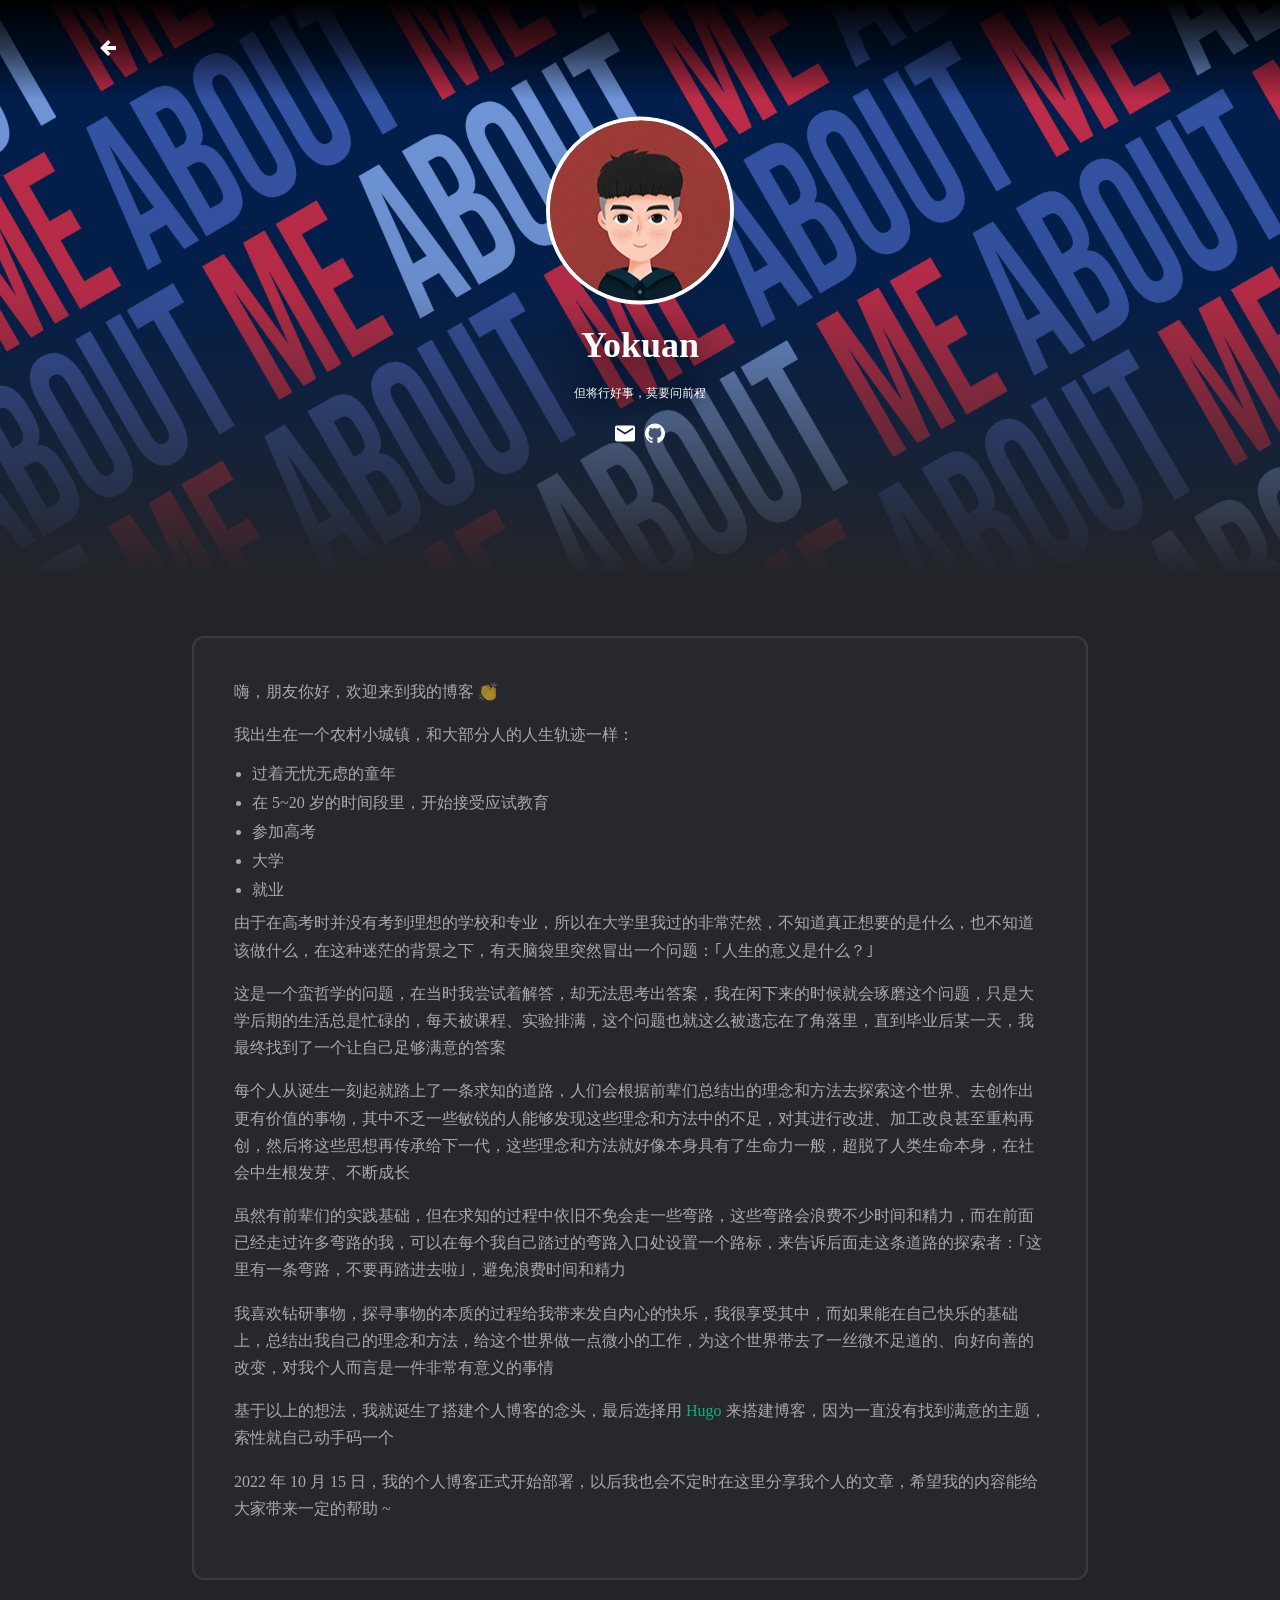
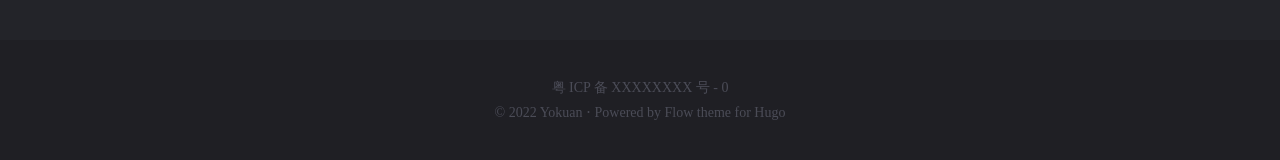
==== commit 493ea9de: "细节优化" ====
--- a/about/index.html
+++ b/about/index.html
@@ -42,14 +42,14 @@
             <div class="wrap">
                 <div class="header">
                     
-                    <div class="imgBox" style="background-image:url(../img/about/banner.jpeg)">
+                    <div class="imgBox" style="background-image:url(../img/about/banner.webp)">
                         <div class="mask"></div>
                     </div>
                     
                     <div class="msgBox">
                         
                         <div class="author">
-                            <img src="../img/about/author/headshot.jpg" alt="...">
+                            <img src="../img/about/author/headshot.webp" alt="...">
                             <h3>Yokuan</h3>
                             <p>但将行好事，莫要问前程</p>
                         </div>
